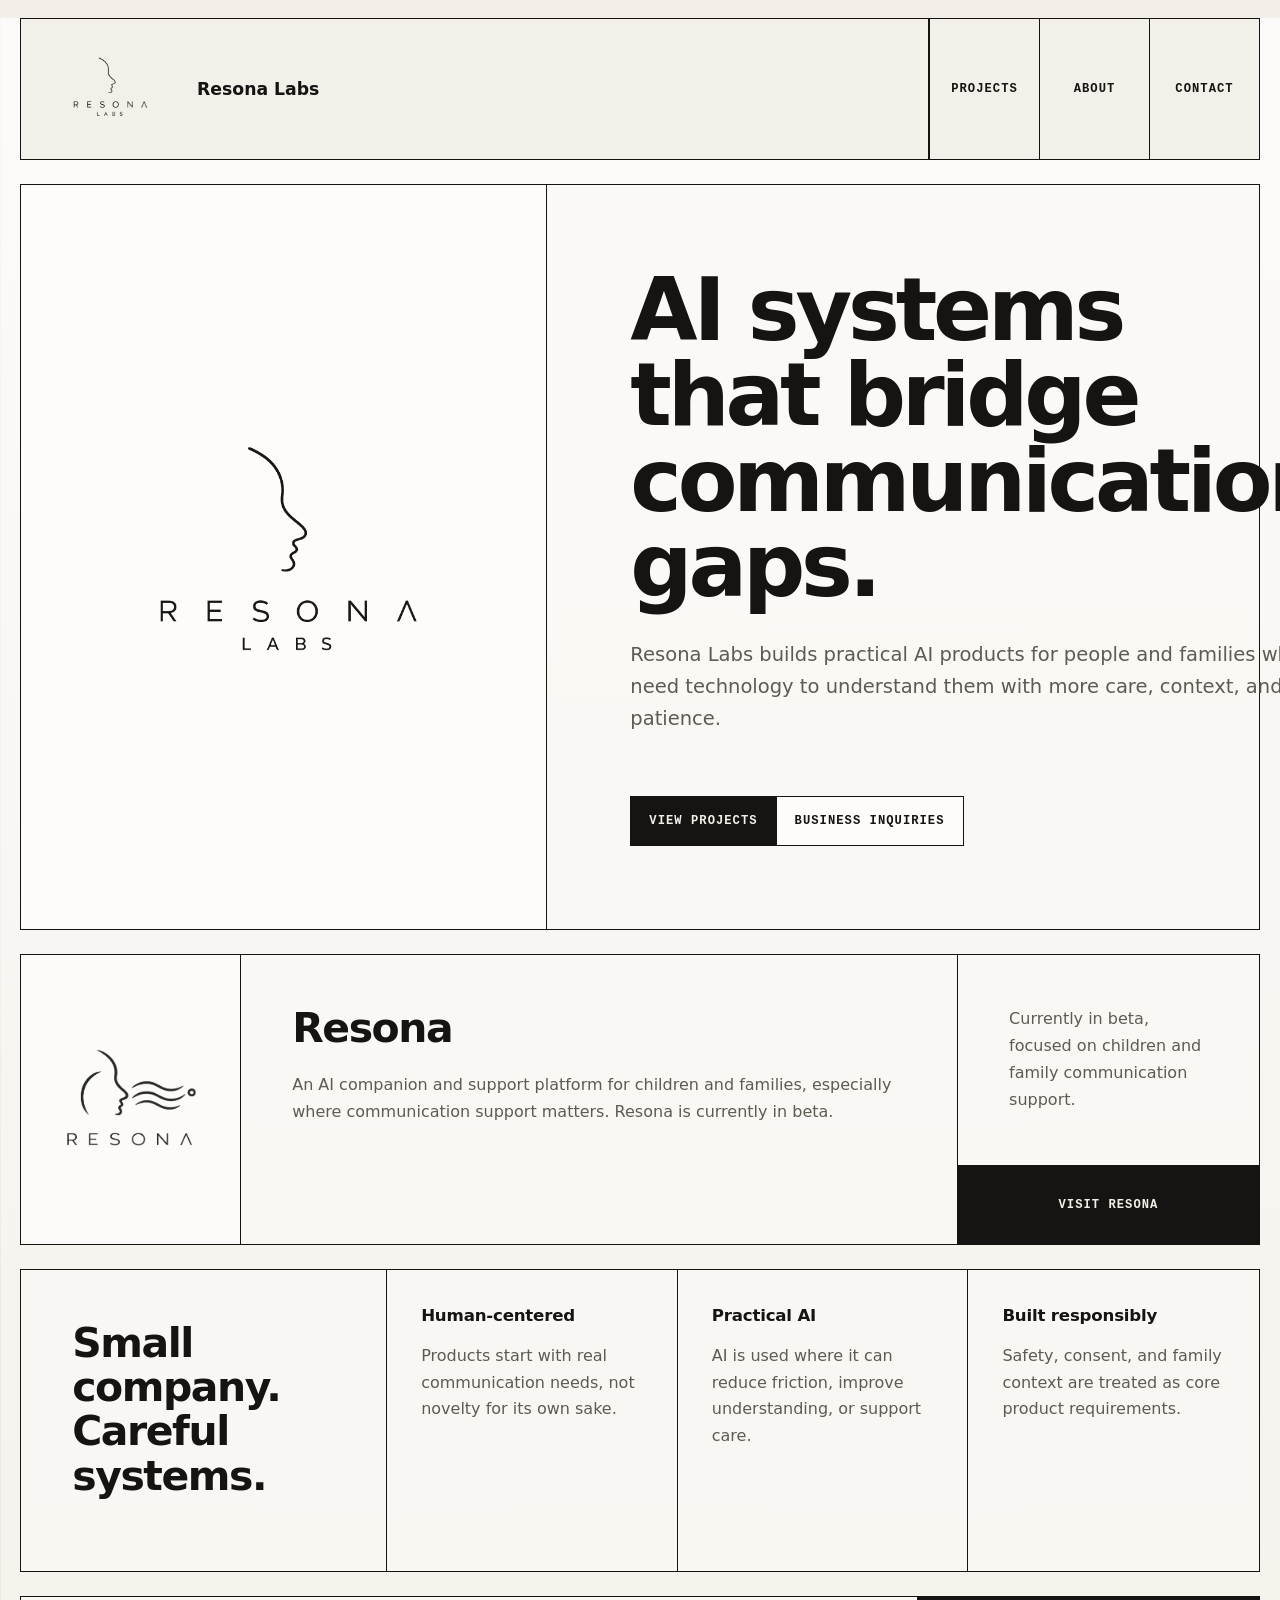
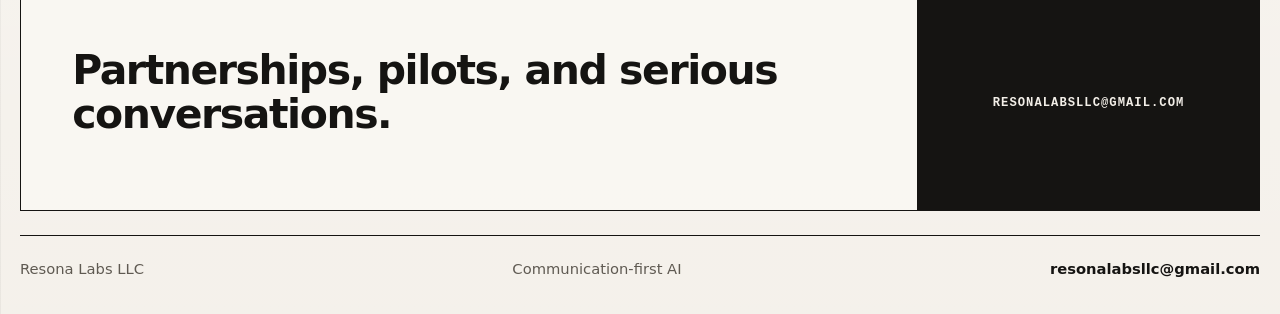
==== index.html @ 9da79933 "Enlarge navbar logo" ====
<!doctype html>
<html lang="en">
  <head>
    <meta charset="utf-8">
    <meta name="viewport" content="width=device-width, initial-scale=1">
    <meta
      name="description"
      content="Resona Labs LLC builds AI systems that bridge communication gaps."
    >
    <title>Resona Labs | AI systems that bridge communication gaps</title>
    <link rel="stylesheet" href="styles.css?v=20260506-logo">
  </head>
  <body>
    <header class="site-header">
      <a class="brand" href="index.html" aria-label="Resona Labs home">
        <img src="assets/Resona_Labs_Icon.png" alt="" class="brand-logo" onerror="this.hidden=true">
        <span>
          <strong>Resona Labs</strong>
        </span>
      </a>
      <nav class="site-nav" aria-label="Primary navigation">
        <a href="projects.html">Projects</a>
        <a href="about.html">About</a>
        <a href="contact.html">Contact</a>
      </nav>
    </header>

    <main>
      <section class="home-hero">
        <div class="logo-panel">
          <img src="assets/Resona_Labs_Icon.png" alt="Resona Labs" onerror="this.hidden=true">
        </div>
        <div class="hero-statement">
          <h1>AI systems that bridge communication gaps.</h1>
          <p class="lead">
            Resona Labs builds practical AI products for people and families who need
            technology to understand them with more care, context, and patience.
          </p>
          <div class="action-row">
            <a class="action-link dark" href="projects.html">View projects</a>
            <a class="action-link" href="mailto:resonalabsllc@gmail.com?subject=Business%20inquiry%20for%20Resona%20Labs">Business inquiries</a>
          </div>
        </div>
      </section>

      <section class="project-feature">
        <div class="project-icon-panel">
          <img src="assets/Resona_Icon.png" alt="" onerror="this.hidden=true">
        </div>
        <div class="project-copy">
          <h2>Resona</h2>
          <p>
            An AI companion and support platform for children and families, especially
            where communication support matters. Resona is currently in beta.
          </p>
        </div>
        <div class="project-data">
          <p>Currently in beta, focused on children and family communication support.</p>
          <a
            class="action-link dark full"
            href="https://resona.chat/?utm_source=resona_labs&utm_medium=company_site&utm_campaign=company_site&utm_content=project_link"
            target="_blank"
            rel="noopener noreferrer"
          >Visit Resona</a>
        </div>
      </section>

      <section class="section-block">
        <div class="section-label">
          <h2>Small company. Careful systems.</h2>
        </div>
        <div class="principle-grid">
          <article>
            <h3>Human-centered</h3>
            <p>Products start with real communication needs, not novelty for its own sake.</p>
          </article>
          <article>
            <h3>Practical AI</h3>
            <p>AI is used where it can reduce friction, improve understanding, or support care.</p>
          </article>
          <article>
            <h3>Built responsibly</h3>
            <p>Safety, consent, and family context are treated as core product requirements.</p>
          </article>
        </div>
      </section>

      <section class="contact-band">
        <div>
          <h2>Partnerships, pilots, and serious conversations.</h2>
        </div>
        <a class="action-link dark full" href="mailto:resonalabsllc@gmail.com?subject=Business%20inquiry%20for%20Resona%20Labs">resonalabsllc@gmail.com</a>
      </section>
    </main>

    <footer class="site-footer">
      <span>Resona Labs LLC</span>
      <span>Communication-first AI</span>
      <a href="mailto:resonalabsllc@gmail.com">resonalabsllc@gmail.com</a>
    </footer>
  </body>
</html>
---- styles.css ----
:root {
  --bg: #f3efe8;
  --paper: #fbfaf6;
  --ink: #151412;
  --muted: #5f5a52;
  --rule: #151412;
  --rule-soft: rgba(21, 20, 18, 0.22);
  --accent: #8a5435;
  --max: 1240px;
  color: var(--ink);
  background: var(--bg);
  font-family:
    "IBM Plex Sans", Inter, ui-sans-serif, system-ui, -apple-system, BlinkMacSystemFont,
    "Segoe UI", sans-serif;
  line-height: 1.5;
}

* {
  box-sizing: border-box;
}

body {
  margin: 0;
  min-width: 320px;
  background:
    linear-gradient(180deg, rgba(255, 255, 255, 0.76), rgba(255, 255, 255, 0.12)),
    linear-gradient(90deg, rgba(21, 20, 18, 0.055) 0 1px, transparent 1px 88px),
    var(--bg);
}

img {
  display: block;
  max-width: 100%;
}

a {
  color: inherit;
}

h1,
h2,
h3,
p {
  margin-top: 0;
}

h1 {
  max-width: 780px;
  margin-bottom: 30px;
  font-size: clamp(2.65rem, 6.8vw, 5.8rem);
  line-height: 0.98;
  letter-spacing: -0.048em;
}

h2 {
  margin-bottom: 22px;
  font-size: clamp(1.55rem, 3.2vw, 2.8rem);
  line-height: 1.08;
  letter-spacing: -0.035em;
}

h3 {
  margin-bottom: 14px;
  font-size: 1.04rem;
  letter-spacing: -0.012em;
}

p {
  color: var(--muted);
  font-size: 1rem;
  line-height: 1.68;
}

p:last-child {
  margin-bottom: 0;
}

.site-header,
main,
.site-footer {
  width: min(var(--max), calc(100% - 32px));
  margin: 0 auto;
}

.site-header {
  display: grid;
  grid-template-columns: minmax(260px, 1fr) auto;
  margin-top: 18px;
  border: 1px solid var(--rule);
  background: rgba(243, 239, 232, 0.94);
}

.brand {
  display: grid;
  grid-template-columns: 132px minmax(0, 1fr);
  gap: 22px;
  align-items: center;
  min-height: 140px;
  padding: 14px 22px;
  border-right: 1px solid var(--rule);
  text-decoration: none;
}

.brand-logo {
  width: 132px;
  height: 102px;
  object-fit: contain;
}

.brand-logo[hidden] {
  display: none;
}

.brand strong {
  display: block;
}

.brand strong {
  font-size: 1.08rem;
  line-height: 1.16;
}

.site-nav a,
.action-link,
.detail-grid article > span {
  color: var(--muted);
  font-family:
    "IBM Plex Mono", "SFMono-Regular", Consolas, "Liberation Mono", monospace;
  font-size: 0.76rem;
  font-weight: 700;
  letter-spacing: 0.085em;
  text-transform: uppercase;
}

.site-nav {
  display: grid;
  grid-template-columns: repeat(3, minmax(110px, 1fr));
}

.site-nav a {
  display: grid;
  place-items: center;
  min-height: 140px;
  border-left: 1px solid var(--rule);
  color: var(--ink);
  text-decoration: none;
}

.site-nav a:hover,
.site-nav a[aria-current="page"] {
  color: var(--bg);
  background: var(--ink);
}

.home-hero,
.page-intro,
.project-feature,
.project-hero,
.section-block,
.detail-grid,
.contact-band,
.email-panel {
  margin-top: 24px;
  border: 1px solid var(--rule);
  background: rgba(251, 250, 246, 0.7);
}

.home-hero {
  display: grid;
  grid-template-columns: minmax(280px, 0.85fr) minmax(0, 1.15fr);
  min-height: min(720px, calc(100vh - 174px));
}

.logo-panel {
  display: grid;
  place-items: center;
  border-right: 1px solid var(--rule);
  background: rgba(255, 255, 255, 0.48);
}

.logo-panel img {
  width: min(88%, 660px);
  object-fit: contain;
}

.hero-statement {
  display: grid;
  align-content: center;
  padding: clamp(44px, 6.5vw, 88px);
}

.lead {
  max-width: 700px;
  font-size: clamp(1.02rem, 1.55vw, 1.22rem);
  line-height: 1.62;
}

.action-row {
  display: flex;
  flex-wrap: wrap;
  margin-top: 42px;
}

.action-link {
  display: inline-grid;
  place-items: center;
  min-height: 50px;
  border: 1px solid var(--rule);
  padding: 0 18px;
  color: var(--ink);
  background: rgba(255, 255, 255, 0.48);
  text-decoration: none;
}

.action-link + .action-link {
  margin-left: -1px;
}

.action-link.dark {
  color: var(--bg);
  background: var(--ink);
}

.action-link:hover {
  color: var(--bg);
  background: var(--accent);
}

.action-link.full {
  width: 100%;
}

.project-feature {
  display: grid;
  grid-template-columns: 220px minmax(0, 1fr) minmax(240px, 0.42fr);
}

.project-icon-panel {
  display: grid;
  place-items: center;
  min-height: 260px;
  border-right: 1px solid var(--rule);
  background: rgba(255, 255, 255, 0.5);
}

.project-icon-panel img {
  width: min(74%, 180px);
  object-fit: contain;
}

.project-copy,
.project-data {
  padding: clamp(30px, 4vw, 54px);
}

.project-copy {
  border-right: 1px solid var(--rule);
}

.project-data {
  display: grid;
  align-content: stretch;
  gap: 0;
  padding: 0;
}

.project-data p {
  display: grid;
  align-items: center;
  min-height: 150px;
  margin: 0;
  padding: clamp(30px, 4vw, 54px);
  border-bottom: 1px solid var(--rule);
}

.project-data .action-link {
  min-height: 78px;
  border: 0;
}

.page-intro,
.project-hero {
  padding: clamp(44px, 6.5vw, 86px);
}

.project-hero {
  display: grid;
  grid-template-columns: minmax(180px, 260px) minmax(0, 1fr);
  gap: 0;
  padding: 0;
}

.project-hero > div:last-child {
  padding: clamp(44px, 6.5vw, 86px);
}

.section-block {
  display: grid;
  grid-template-columns: minmax(260px, 0.42fr) minmax(0, 1fr);
}

.section-label {
  padding: clamp(32px, 4vw, 54px);
  border-right: 1px solid var(--rule);
}

.text-column {
  display: grid;
  align-content: center;
  padding: clamp(32px, 4vw, 54px);
}

.text-column p {
  max-width: 72ch;
  font-size: 1.02rem;
}

.principle-grid {
  display: grid;
  grid-template-columns: repeat(3, minmax(0, 1fr));
}

.principle-grid article,
.detail-grid article {
  padding: 34px;
  border-right: 1px solid var(--rule);
}

.principle-grid article:last-child,
.detail-grid article:nth-child(2n) {
  border-right: 0;
}

.detail-grid {
  display: grid;
  grid-template-columns: repeat(2, minmax(0, 1fr));
}

.detail-grid article {
  min-height: 280px;
  border-bottom: 1px solid var(--rule);
}

.detail-grid article:nth-last-child(-n + 2) {
  border-bottom: 0;
}

.contact-band,
.email-panel {
  display: grid;
  grid-template-columns: minmax(0, 1fr) minmax(260px, 0.38fr);
}

.contact-band > div,
.email-panel > div {
  padding: clamp(32px, 4vw, 54px);
  border-right: 1px solid var(--rule);
}

.contact-band .action-link {
  min-height: 100%;
  border: 0;
}

.email-link {
  display: grid;
  align-items: center;
  padding: clamp(32px, 4vw, 54px);
  color: var(--ink);
  background: rgba(255, 255, 255, 0.56);
  font-size: clamp(1.02rem, 2.15vw, 1.55rem);
  line-height: 1.35;
  font-weight: 900;
  text-decoration: none;
  overflow-wrap: anywhere;
}

.site-footer {
  display: flex;
  justify-content: space-between;
  gap: 16px;
  flex-wrap: wrap;
  margin: 24px auto 0;
  border-top: 1px solid var(--rule);
  padding: 22px 0 34px;
  color: var(--muted);
  font-size: 0.92rem;
}

.site-footer a {
  color: var(--ink);
  font-weight: 800;
  text-decoration: none;
}

@media (max-width: 980px) {
  .site-header,
  .home-hero,
  .project-feature,
  .project-hero,
  .section-block,
  .principle-grid,
  .detail-grid,
  .contact-band,
  .email-panel {
    grid-template-columns: 1fr;
  }

  .brand,
  .logo-panel,
  .project-icon-panel,
  .project-copy,
  .section-label,
  .contact-band > div,
  .email-panel > div {
    border-right: 0;
    border-bottom: 1px solid var(--rule);
  }

  .site-nav {
    grid-template-columns: repeat(3, 1fr);
  }

  .site-nav a {
    min-height: 58px;
    border-left: 0;
    border-right: 1px solid var(--rule);
  }

  .site-nav a:last-child {
    border-right: 0;
  }

  .home-hero {
    min-height: 0;
  }

  .logo-panel {
    min-height: 320px;
  }

  .logo-panel img {
    width: min(86%, 520px);
  }

  .principle-grid article,
  .detail-grid article {
    border-right: 0;
    border-bottom: 1px solid var(--rule);
  }

  .principle-grid article:last-child,
  .detail-grid article:last-child {
    border-bottom: 0;
  }
}

@media (max-width: 560px) {
  .site-header,
  main,
  .site-footer {
    width: min(100% - 20px, var(--max));
  }

  .brand {
    grid-template-columns: 92px minmax(0, 1fr);
    min-height: 112px;
    padding: 10px 14px;
  }

  .brand-logo {
    width: 92px;
    height: 72px;
  }

  h1 {
    font-size: clamp(2.35rem, 12vw, 3.6rem);
    line-height: 1.02;
  }

  .hero-statement,
  .page-intro,
  .project-hero > div:last-child,
  .project-copy,
  .section-label,
  .text-column,
  .contact-band > div,
  .email-panel > div,
  .email-link {
    padding: 28px 22px;
  }

  .action-row {
    display: grid;
  }

  .action-link + .action-link {
    margin-left: 0;
    margin-top: -1px;
  }
}
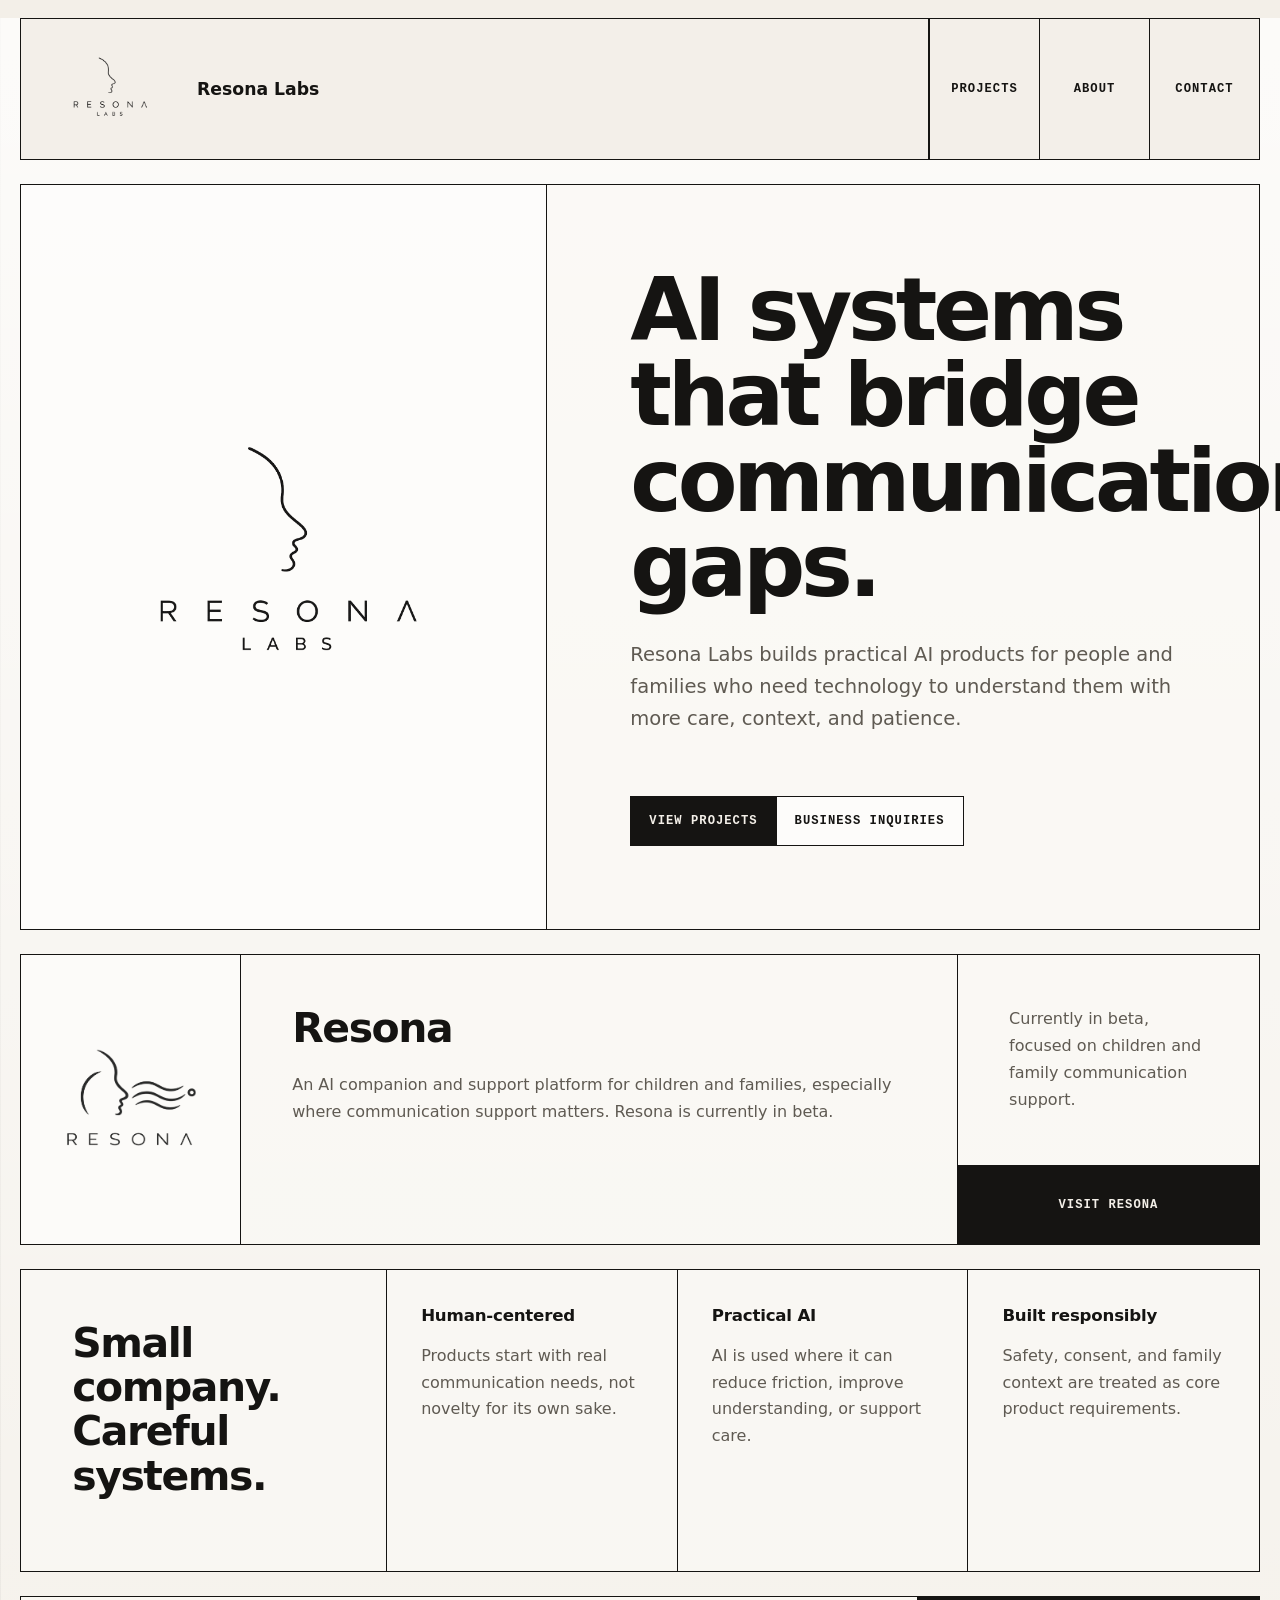
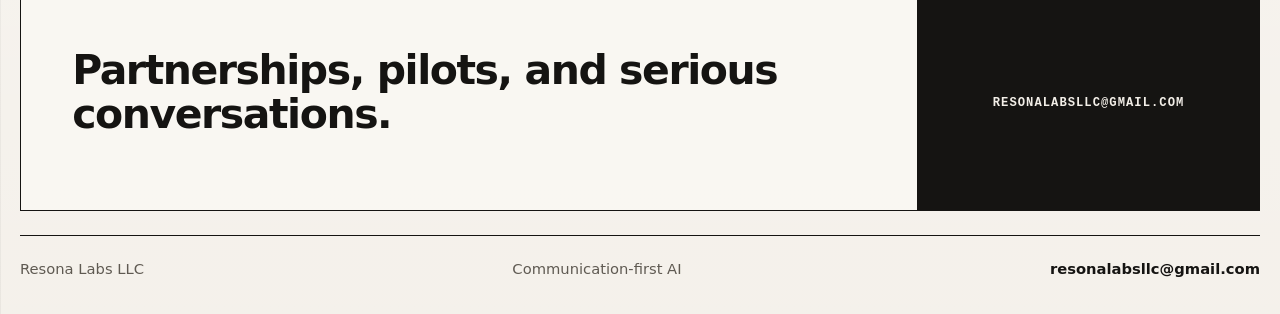
==== commit 87fd462b: "Force hero spacing refresh" ====
--- a/index.html
+++ b/index.html
@@ -8,7 +8,7 @@
       content="Resona Labs LLC builds AI systems that bridge communication gaps."
     >
     <title>Resona Labs | AI systems that bridge communication gaps</title>
-    <link rel="stylesheet" href="styles.css?v=20260506-logo">
+    <link rel="stylesheet" href="styles.css?v=20260506-hero-right">
   </head>
   <body>
     <header class="site-header">
--- a/styles.css
+++ b/styles.css
@@ -186,11 +186,16 @@
 .hero-statement {
   display: grid;
   align-content: center;
-  padding: clamp(44px, 6.5vw, 88px);
+  padding: clamp(44px, 6.5vw, 88px) clamp(140px, 16vw, 260px)
+    clamp(44px, 6.5vw, 88px) clamp(44px, 6.5vw, 88px);
+}
+
+.hero-statement h1 {
+  max-width: 620px;
 }
 
 .lead {
-  max-width: 700px;
+  max-width: 560px;
   font-size: clamp(1.02rem, 1.55vw, 1.22rem);
   line-height: 1.62;
 }
@@ -487,7 +492,7 @@
   .contact-band > div,
   .email-panel > div,
   .email-link {
-    padding: 28px 22px;
+    padding: 28px 42px 30px 22px;
   }
 
   .action-row {
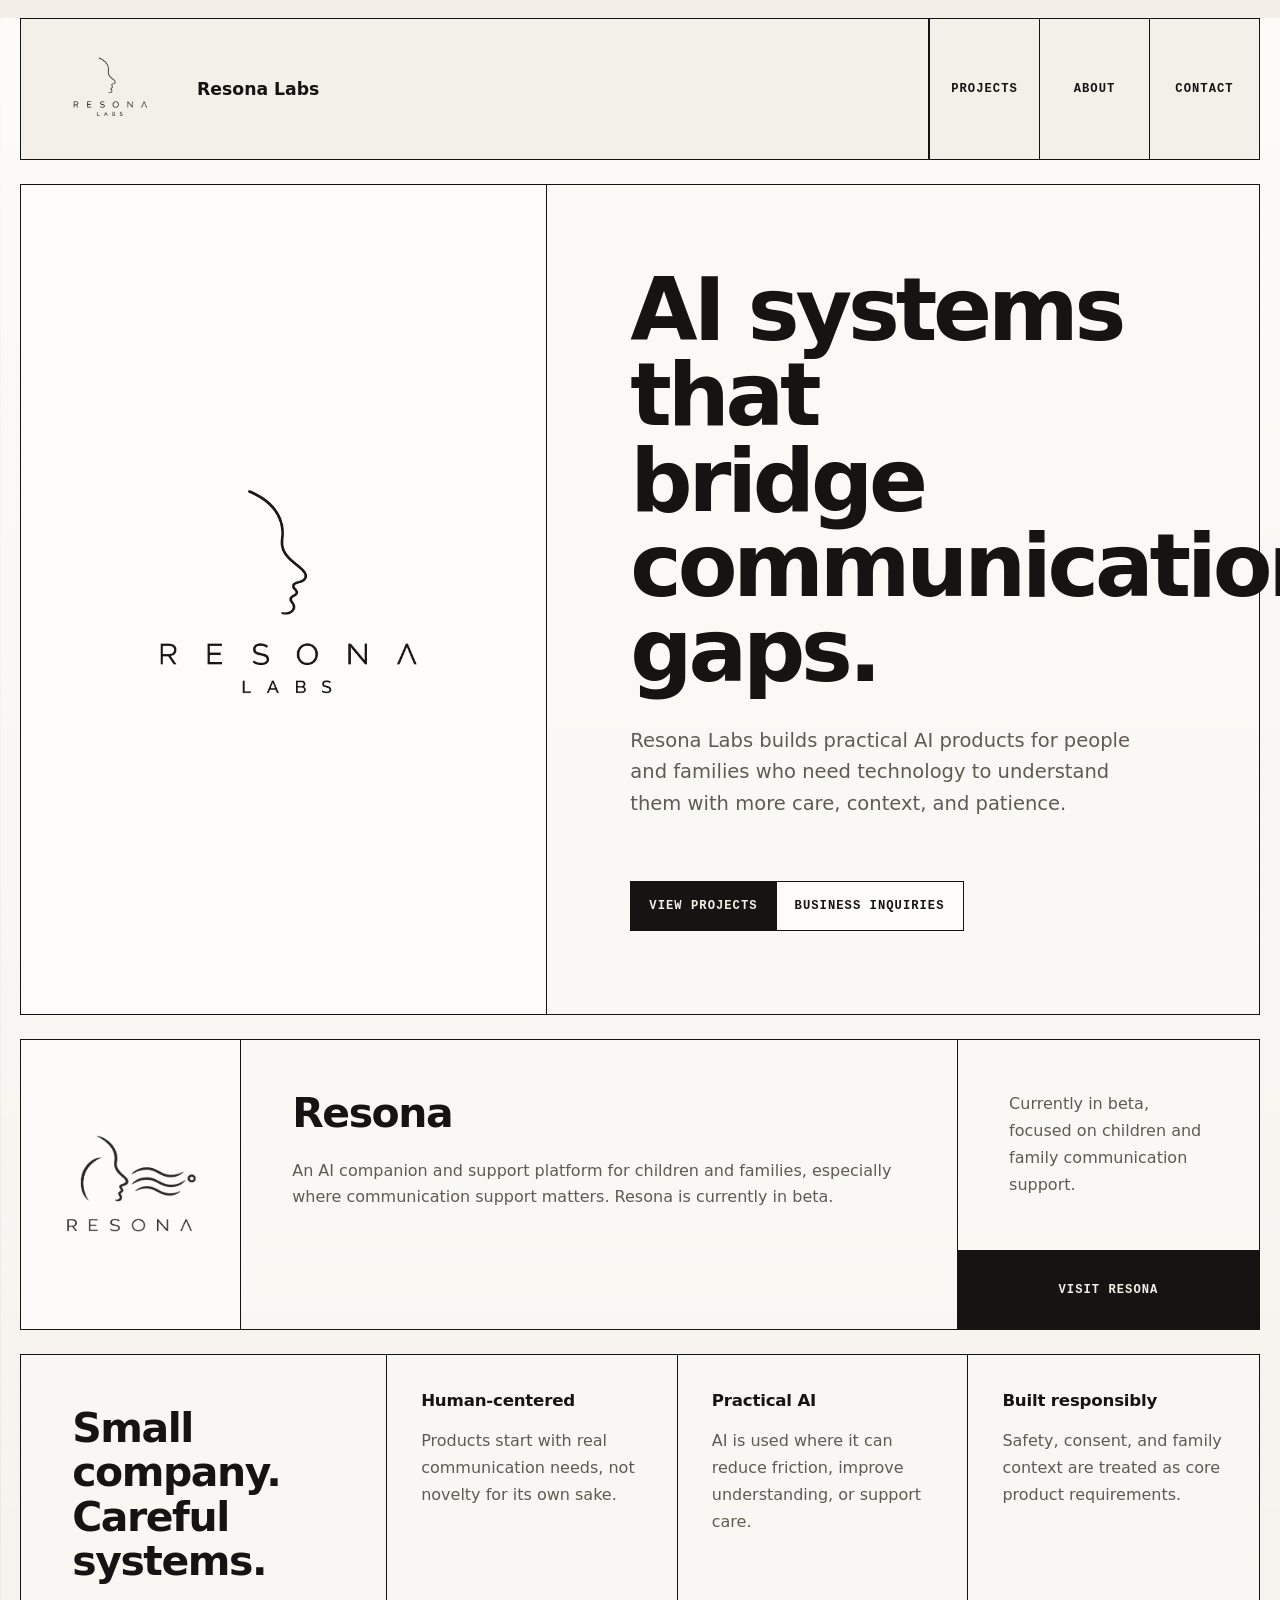
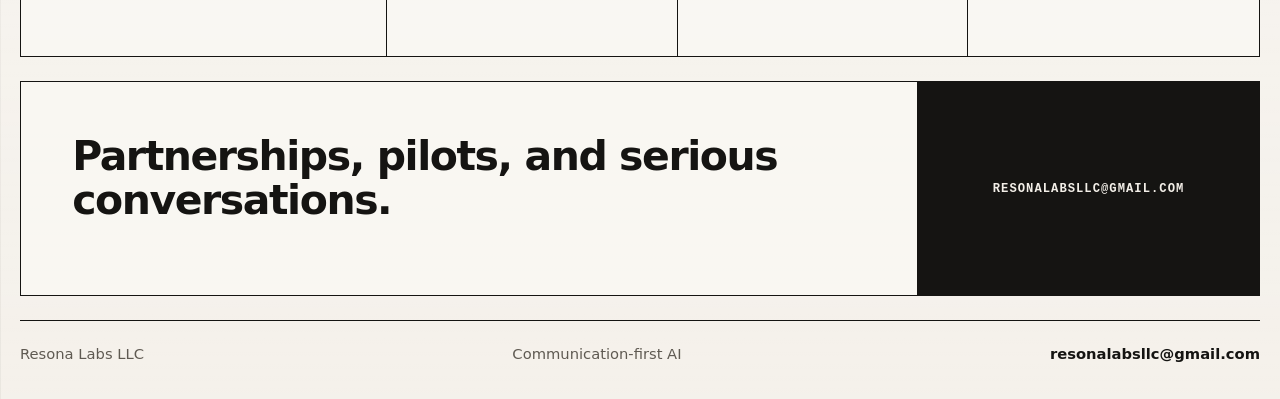
==== commit 184f510c: "Narrow hero headline measure" ====
--- a/index.html
+++ b/index.html
@@ -8,7 +8,7 @@
       content="Resona Labs LLC builds AI systems that bridge communication gaps."
     >
     <title>Resona Labs | AI systems that bridge communication gaps</title>
-    <link rel="stylesheet" href="styles.css?v=20260506-hero-right">
+    <link rel="stylesheet" href="styles.css?v=20260506-hero-title">
   </head>
   <body>
     <header class="site-header">
--- a/styles.css
+++ b/styles.css
@@ -191,7 +191,9 @@
 }
 
 .hero-statement h1 {
-  max-width: 620px;
+  width: min(100%, 500px);
+  max-width: 500px;
+  text-wrap: balance;
 }
 
 .lead {
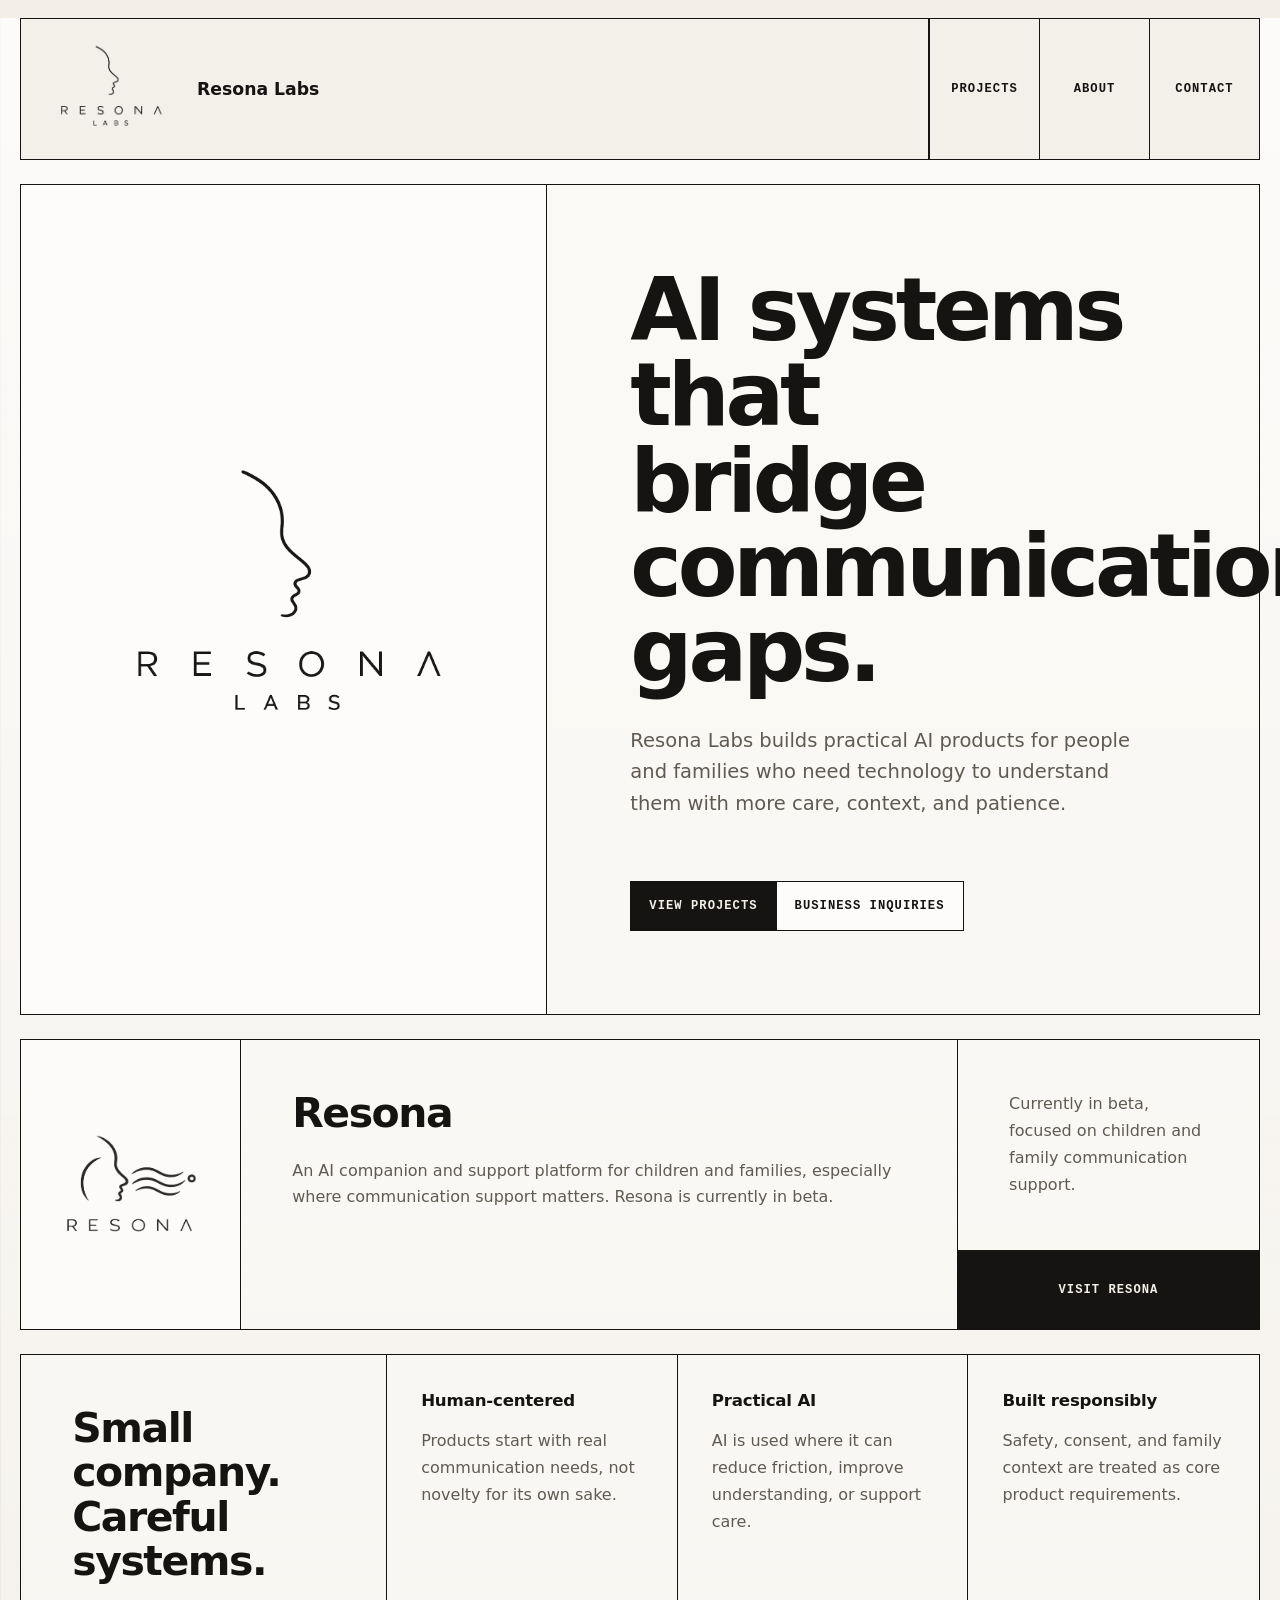
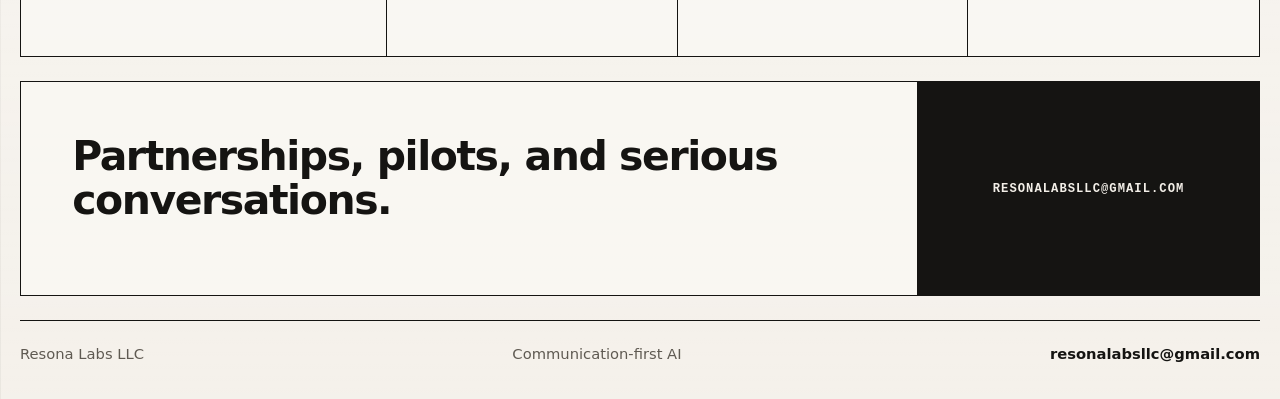
==== commit ee13d274: "Zoom Resona Labs logos" ====
--- a/index.html
+++ b/index.html
@@ -8,7 +8,7 @@
       content="Resona Labs LLC builds AI systems that bridge communication gaps."
     >
     <title>Resona Labs | AI systems that bridge communication gaps</title>
-    <link rel="stylesheet" href="styles.css?v=20260506-hero-title">
+    <link rel="stylesheet" href="styles.css?v=20260506-logo-zoom">
   </head>
   <body>
     <header class="site-header">
--- a/styles.css
+++ b/styles.css
@@ -104,7 +104,9 @@
 .brand-logo {
   width: 132px;
   height: 102px;
-  object-fit: contain;
+  object-fit: cover;
+  object-position: center;
+  transform: scale(1.18);
 }
 
 .brand-logo[hidden] {
@@ -180,7 +182,9 @@
 
 .logo-panel img {
   width: min(88%, 660px);
-  object-fit: contain;
+  object-fit: cover;
+  object-position: center;
+  transform: scale(1.18);
 }
 
 .hero-statement {
@@ -448,6 +452,7 @@
 
   .logo-panel img {
     width: min(86%, 520px);
+    transform: scale(1.16);
   }
 
   .principle-grid article,
@@ -478,6 +483,7 @@
   .brand-logo {
     width: 92px;
     height: 72px;
+    transform: scale(1.14);
   }
 
   h1 {
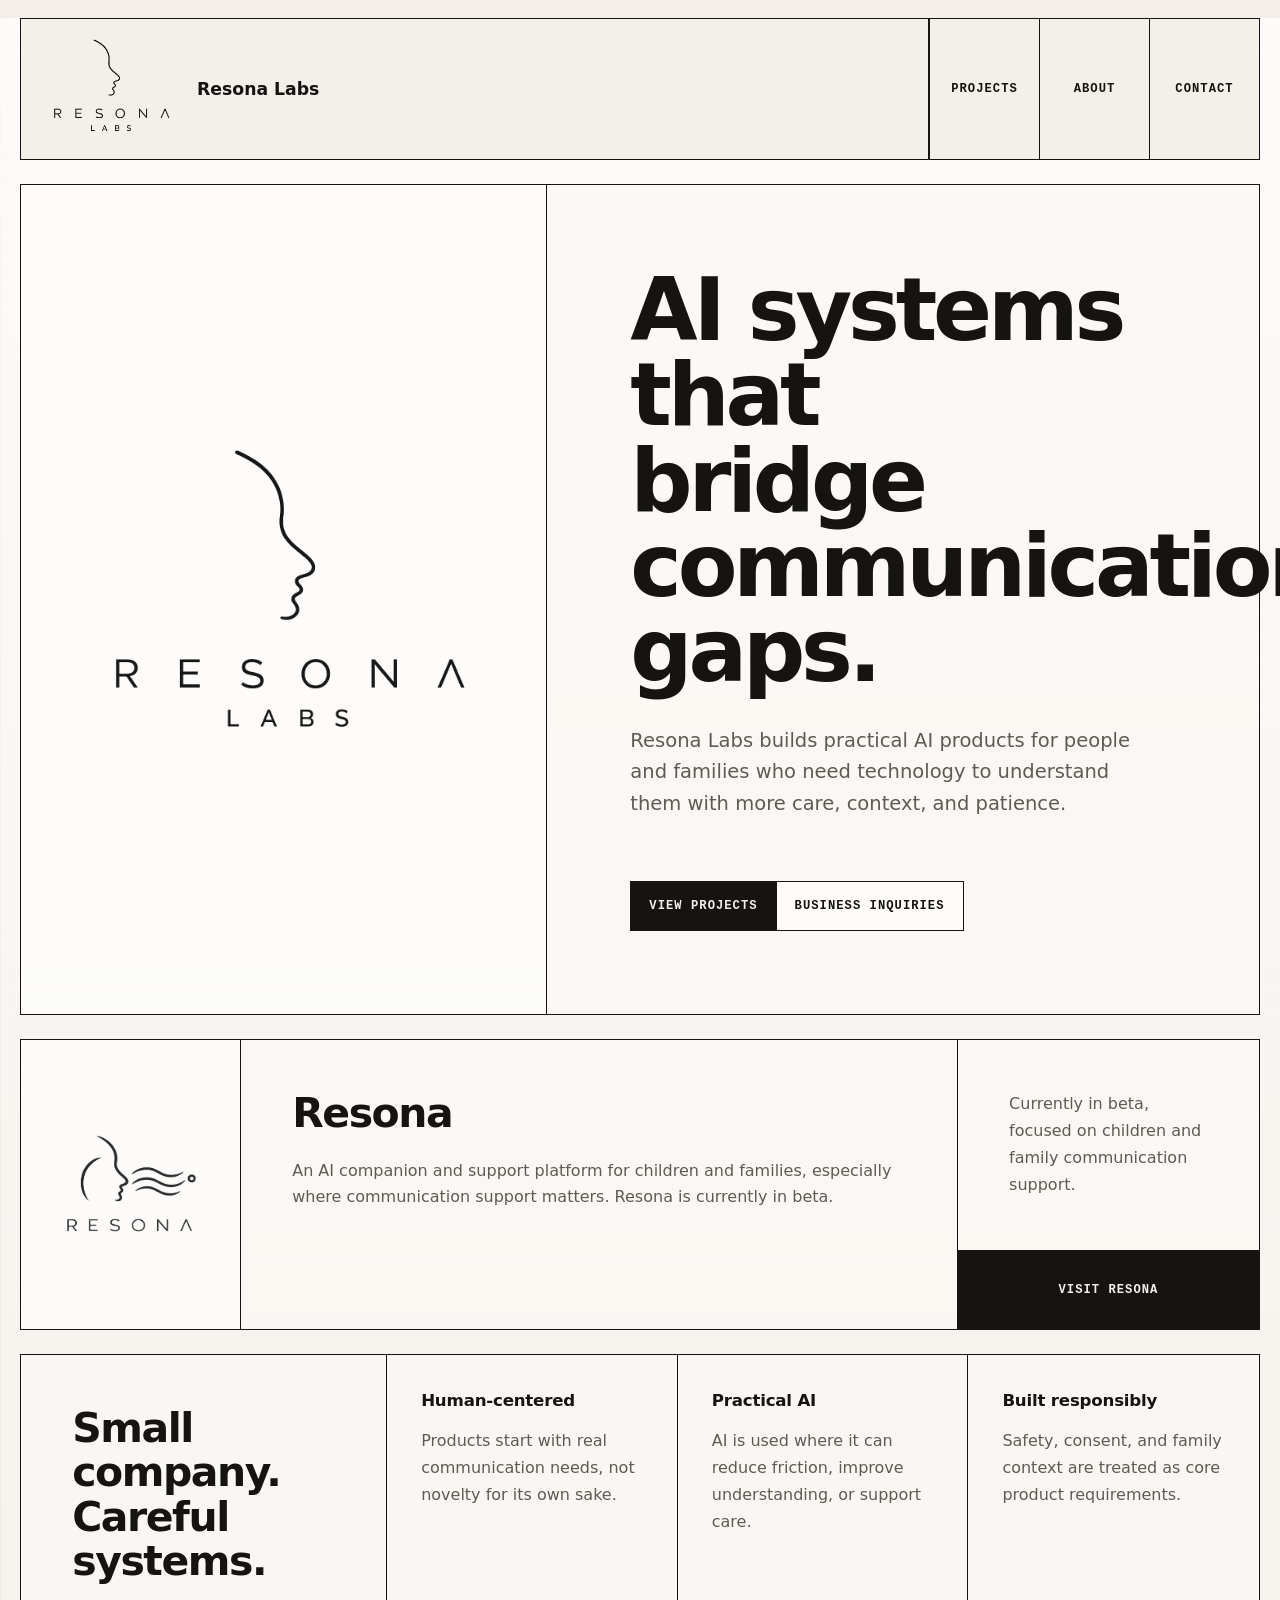
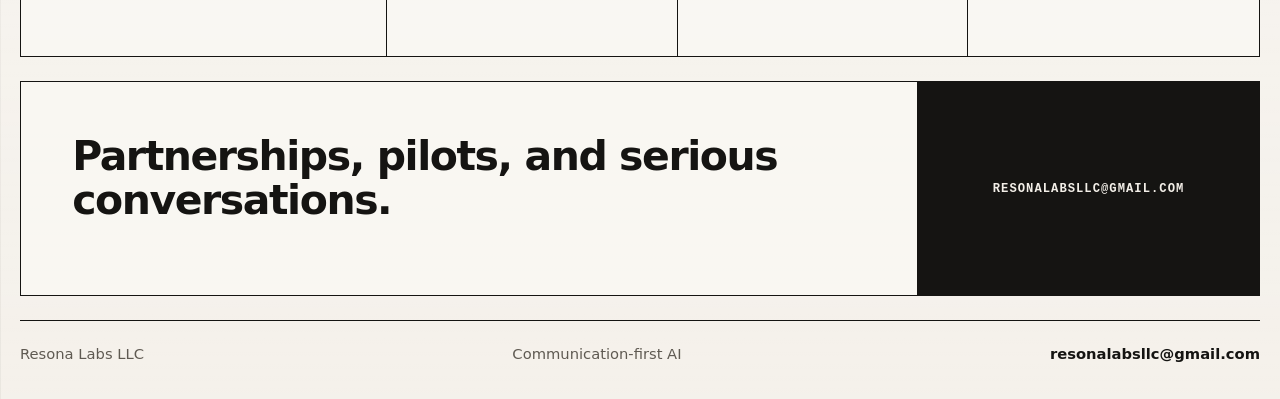
==== commit 7b460aee: "Double logo zoom" ====
--- a/index.html
+++ b/index.html
@@ -8,7 +8,7 @@
       content="Resona Labs LLC builds AI systems that bridge communication gaps."
     >
     <title>Resona Labs | AI systems that bridge communication gaps</title>
-    <link rel="stylesheet" href="styles.css?v=20260506-logo-zoom">
+    <link rel="stylesheet" href="styles.css?v=20260506-logo-zoom-2x">
   </head>
   <body>
     <header class="site-header">
--- a/styles.css
+++ b/styles.css
@@ -106,7 +106,7 @@
   height: 102px;
   object-fit: cover;
   object-position: center;
-  transform: scale(1.18);
+  transform: scale(1.36);
 }
 
 .brand-logo[hidden] {
@@ -184,7 +184,7 @@
   width: min(88%, 660px);
   object-fit: cover;
   object-position: center;
-  transform: scale(1.18);
+  transform: scale(1.36);
 }
 
 .hero-statement {
@@ -452,7 +452,7 @@
 
   .logo-panel img {
     width: min(86%, 520px);
-    transform: scale(1.16);
+    transform: scale(1.32);
   }
 
   .principle-grid article,
@@ -483,7 +483,7 @@
   .brand-logo {
     width: 92px;
     height: 72px;
-    transform: scale(1.14);
+    transform: scale(1.28);
   }
 
   h1 {
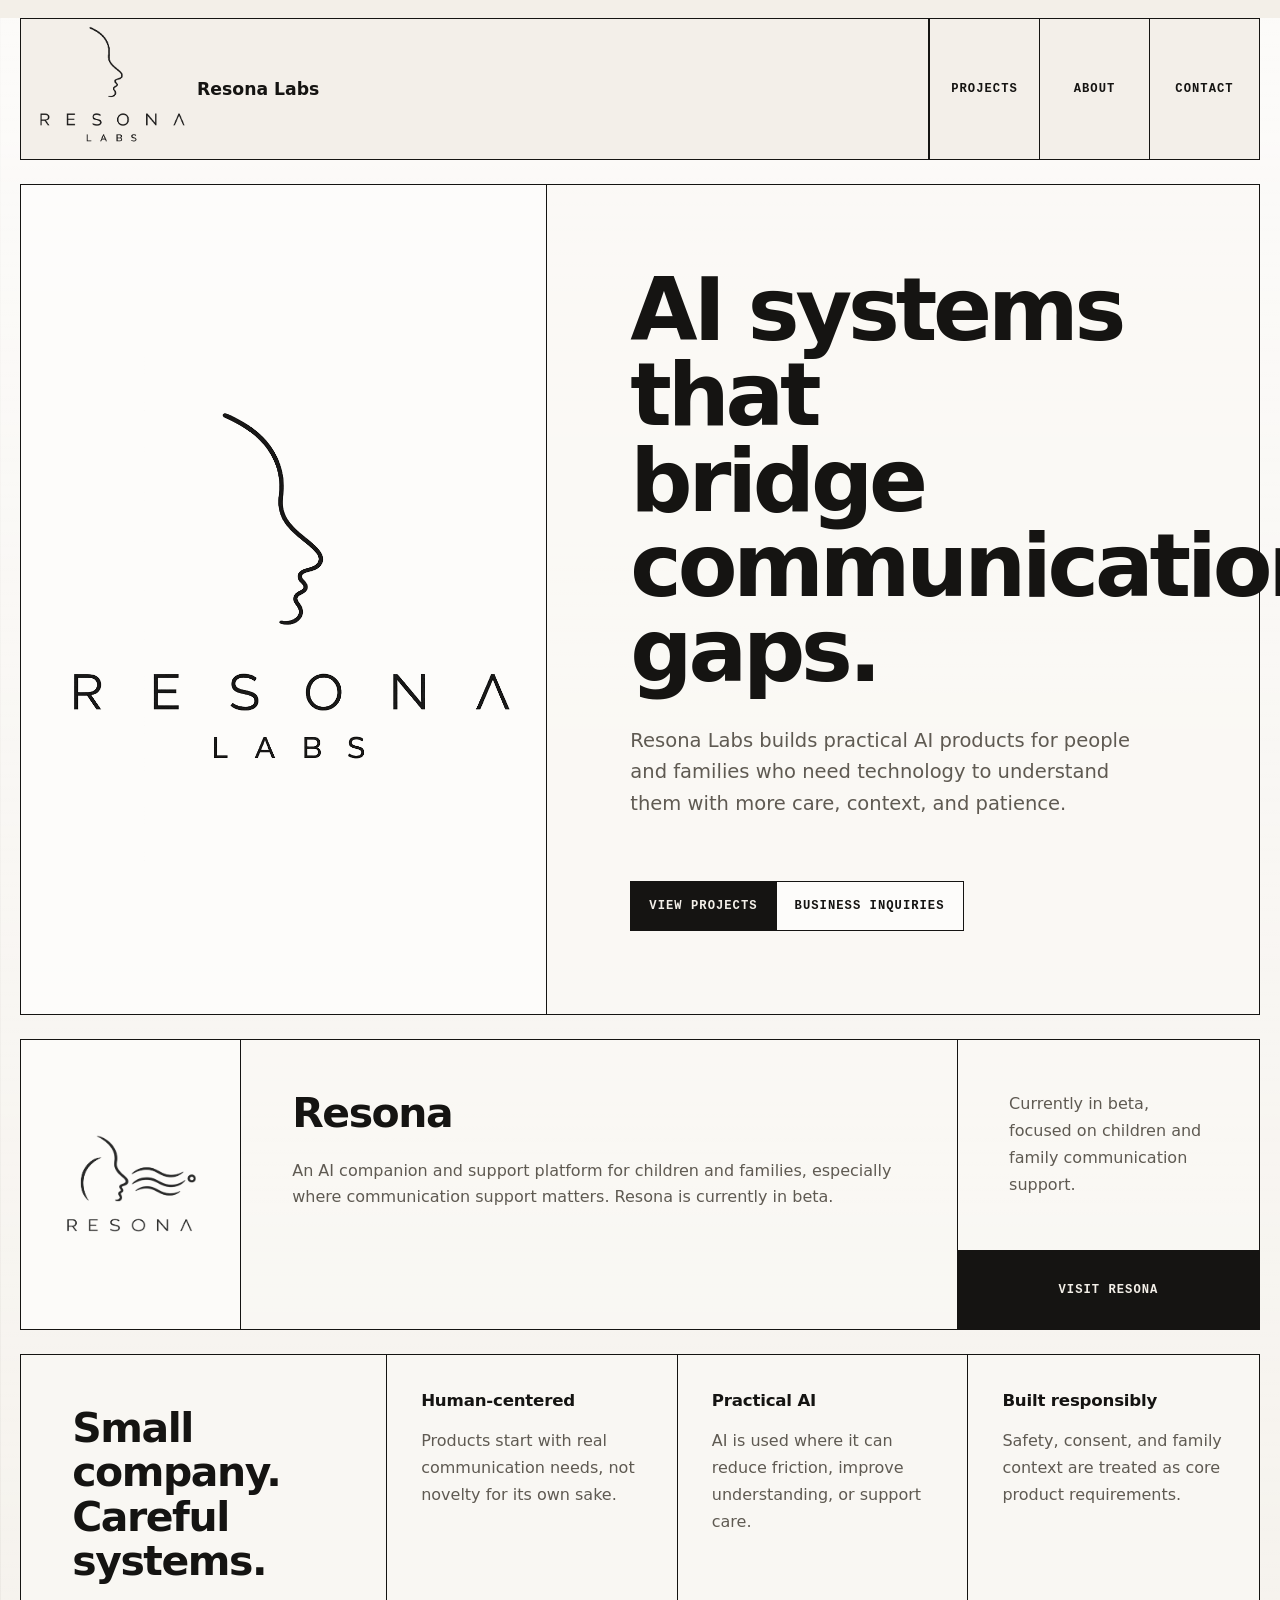
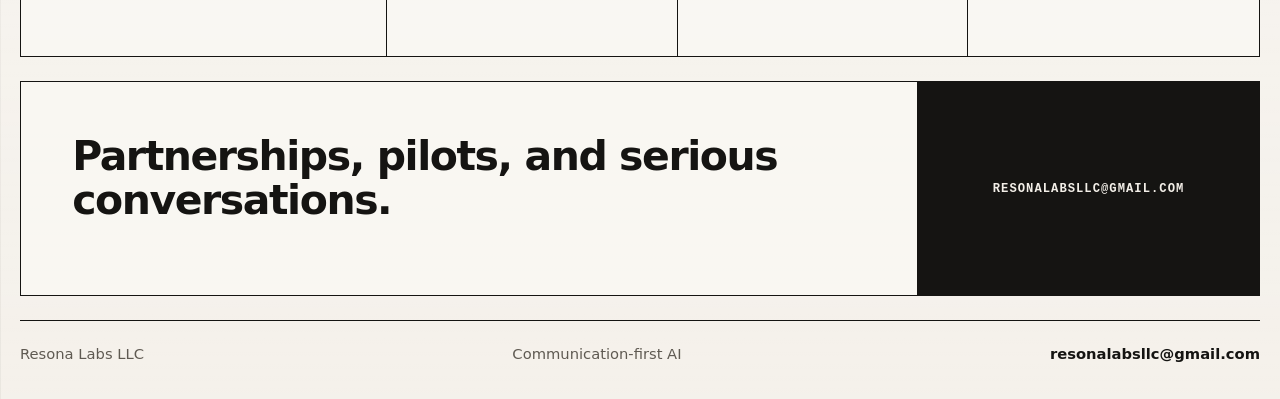
==== commit b0ebca16: "Increase logo crop zoom" ====
--- a/index.html
+++ b/index.html
@@ -8,7 +8,7 @@
       content="Resona Labs LLC builds AI systems that bridge communication gaps."
     >
     <title>Resona Labs | AI systems that bridge communication gaps</title>
-    <link rel="stylesheet" href="styles.css?v=20260506-logo-zoom-2x">
+    <link rel="stylesheet" href="styles.css?v=20260506-logo-zoom-more">
   </head>
   <body>
     <header class="site-header">
--- a/styles.css
+++ b/styles.css
@@ -106,7 +106,7 @@
   height: 102px;
   object-fit: cover;
   object-position: center;
-  transform: scale(1.36);
+  transform: scale(1.7);
 }
 
 .brand-logo[hidden] {
@@ -176,6 +176,7 @@
 .logo-panel {
   display: grid;
   place-items: center;
+  overflow: hidden;
   border-right: 1px solid var(--rule);
   background: rgba(255, 255, 255, 0.48);
 }
@@ -184,7 +185,7 @@
   width: min(88%, 660px);
   object-fit: cover;
   object-position: center;
-  transform: scale(1.36);
+  transform: scale(1.7);
 }
 
 .hero-statement {
@@ -452,7 +453,7 @@
 
   .logo-panel img {
     width: min(86%, 520px);
-    transform: scale(1.32);
+    transform: scale(1.6);
   }
 
   .principle-grid article,
@@ -483,7 +484,7 @@
   .brand-logo {
     width: 92px;
     height: 72px;
-    transform: scale(1.28);
+    transform: scale(1.5);
   }
 
   h1 {
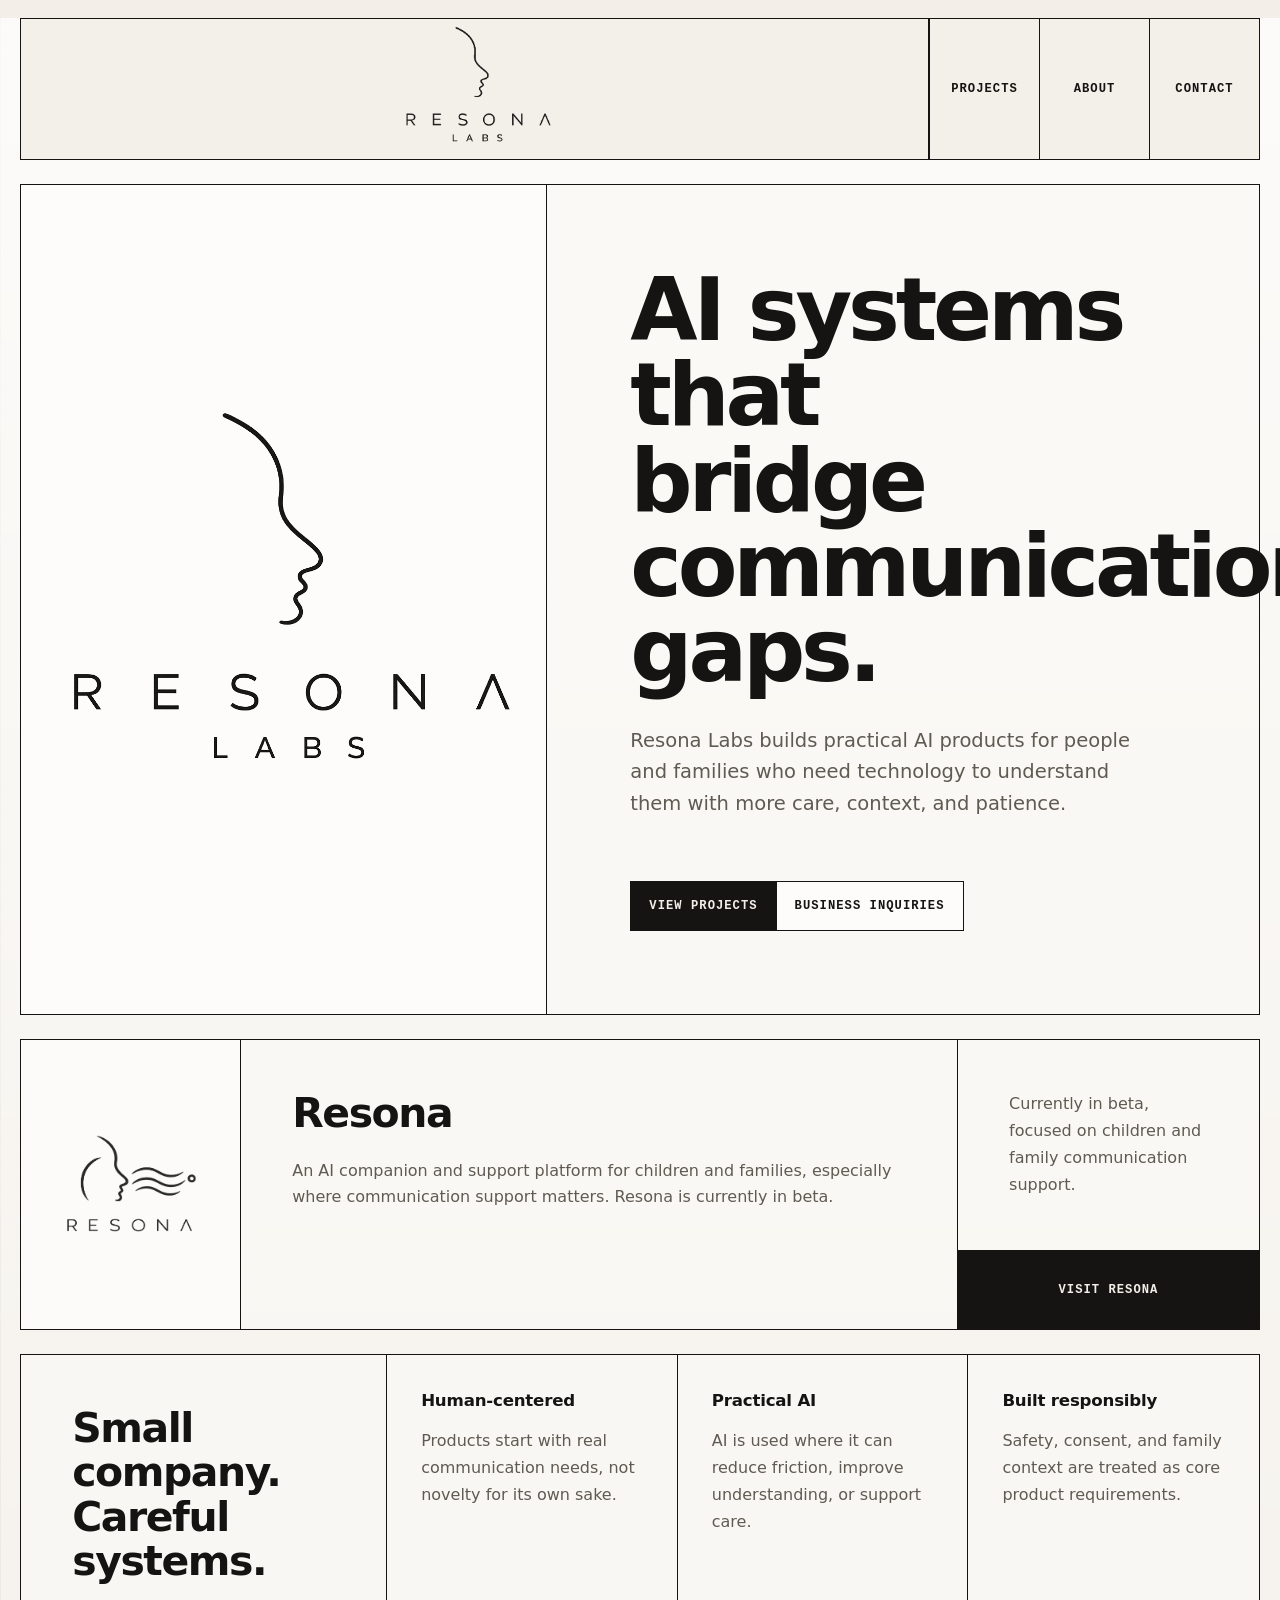
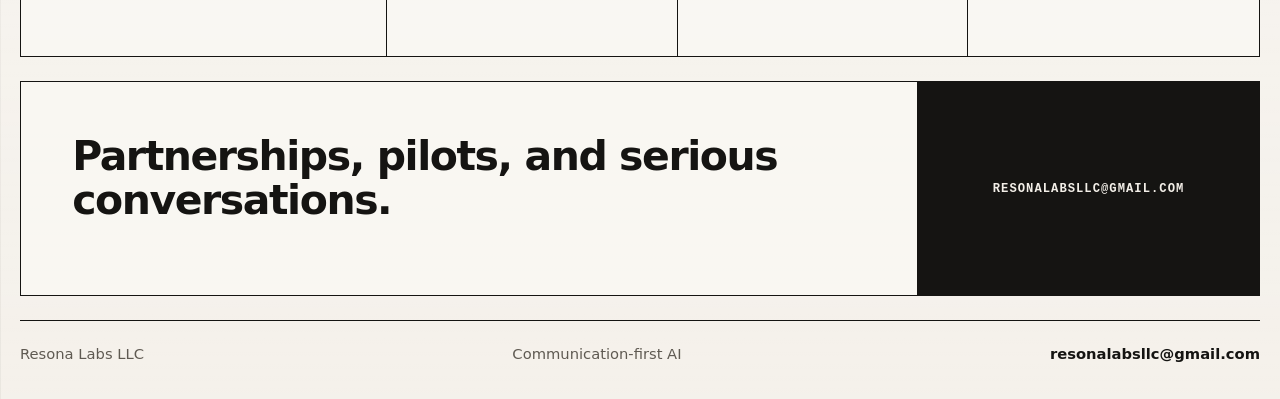
==== commit f9d873e1: "Remove navbar logo text" ====
--- a/index.html
+++ b/index.html
@@ -8,15 +8,12 @@
       content="Resona Labs LLC builds AI systems that bridge communication gaps."
     >
     <title>Resona Labs | AI systems that bridge communication gaps</title>
-    <link rel="stylesheet" href="styles.css?v=20260506-logo-zoom-more">
+    <link rel="stylesheet" href="styles.css?v=20260506-logo-only">
   </head>
   <body>
     <header class="site-header">
       <a class="brand" href="index.html" aria-label="Resona Labs home">
         <img src="assets/Resona_Labs_Icon.png" alt="" class="brand-logo" onerror="this.hidden=true">
-        <span>
-          <strong>Resona Labs</strong>
-        </span>
       </a>
       <nav class="site-nav" aria-label="Primary navigation">
         <a href="projects.html">Projects</a>
--- a/styles.css
+++ b/styles.css
@@ -91,9 +91,8 @@
 }
 
 .brand {
-  display: grid;
-  grid-template-columns: 132px minmax(0, 1fr);
-  gap: 22px;
+  display: flex;
+  justify-content: center;
   align-items: center;
   min-height: 140px;
   padding: 14px 22px;
@@ -111,15 +110,6 @@
 
 .brand-logo[hidden] {
   display: none;
-}
-
-.brand strong {
-  display: block;
-}
-
-.brand strong {
-  font-size: 1.08rem;
-  line-height: 1.16;
 }
 
 .site-nav a,
@@ -476,7 +466,6 @@
   }
 
   .brand {
-    grid-template-columns: 92px minmax(0, 1fr);
     min-height: 112px;
     padding: 10px 14px;
   }
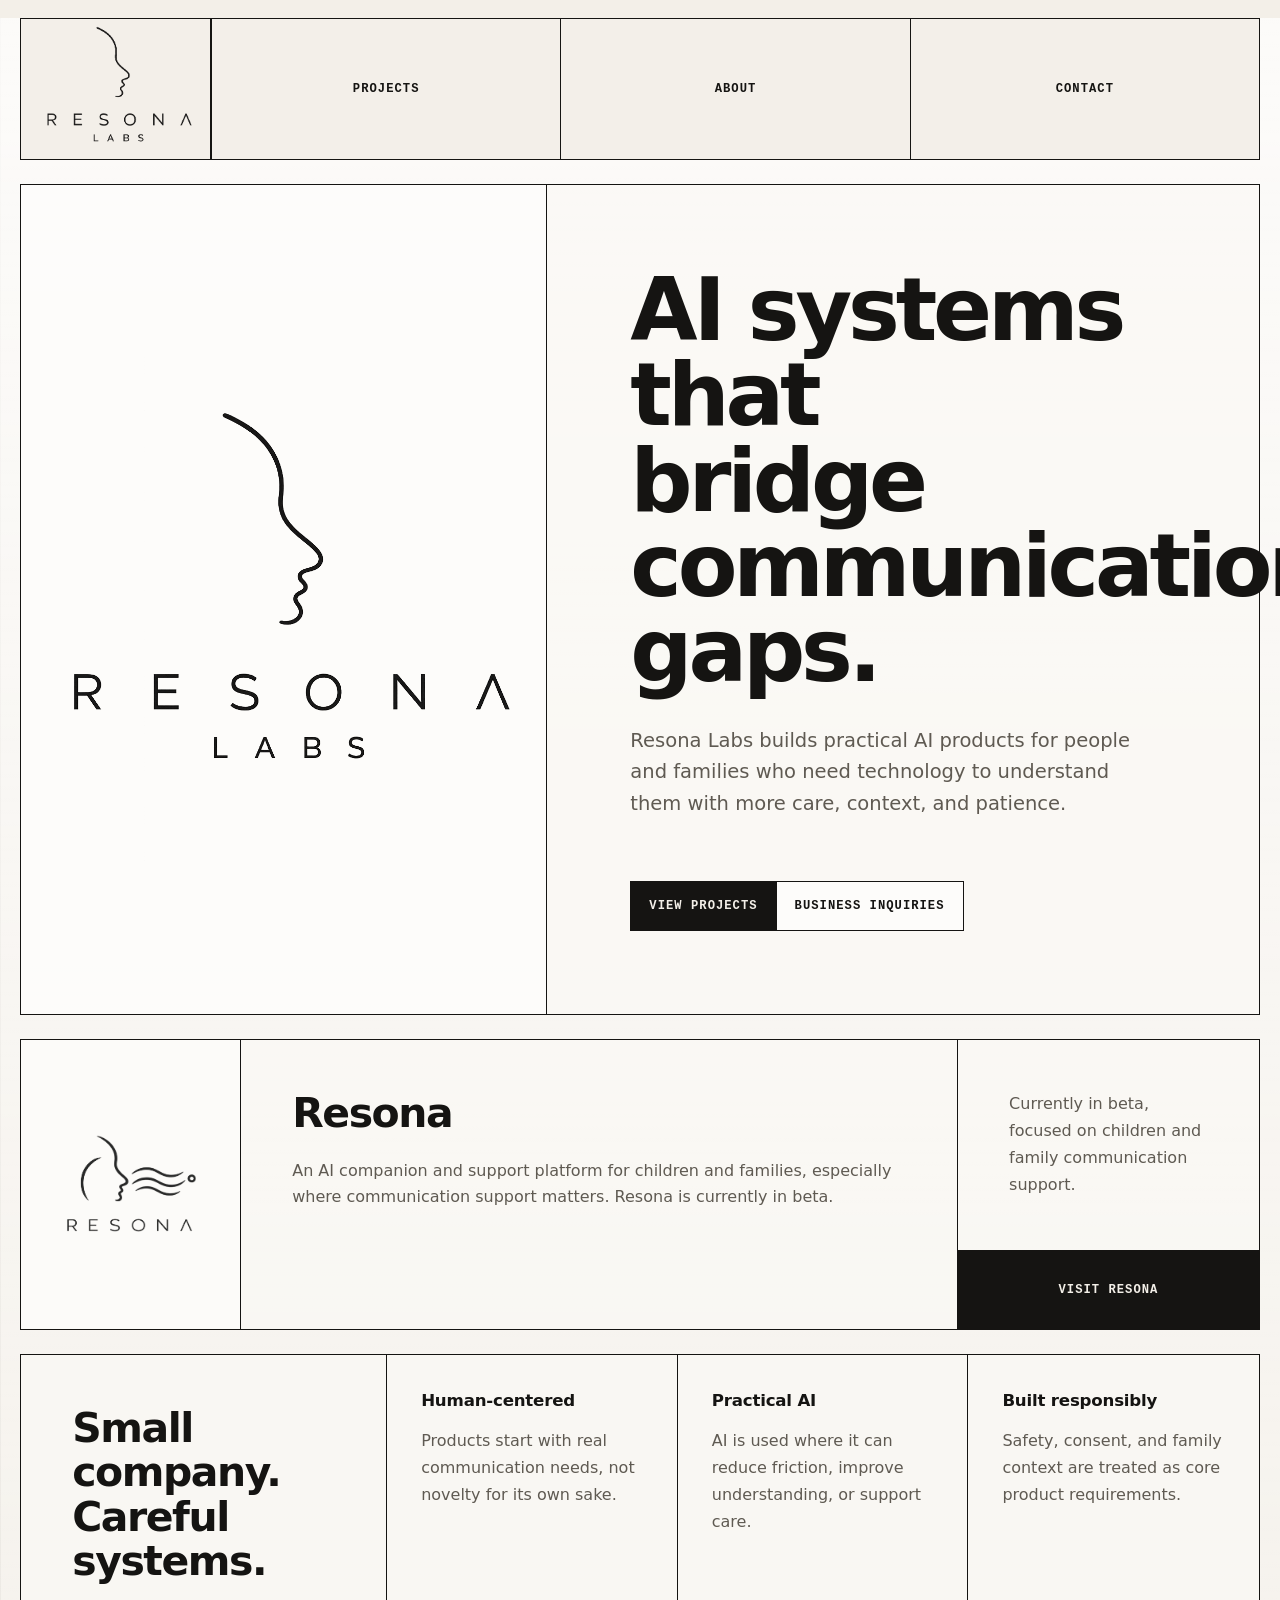
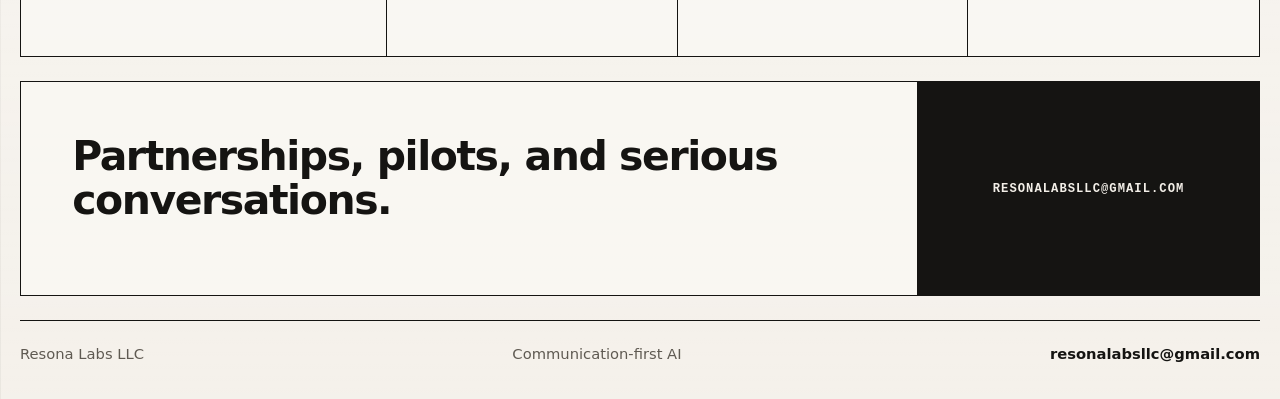
==== commit 6d1a99ff: "Tighten navbar logo cell" ====
--- a/index.html
+++ b/index.html
@@ -8,7 +8,7 @@
       content="Resona Labs LLC builds AI systems that bridge communication gaps."
     >
     <title>Resona Labs | AI systems that bridge communication gaps</title>
-    <link rel="stylesheet" href="styles.css?v=20260506-logo-only">
+    <link rel="stylesheet" href="styles.css?v=20260506-tight-logo-cell">
   </head>
   <body>
     <header class="site-header">
--- a/styles.css
+++ b/styles.css
@@ -84,7 +84,7 @@
 
 .site-header {
   display: grid;
-  grid-template-columns: minmax(260px, 1fr) auto;
+  grid-template-columns: 190px minmax(0, 1fr);
   margin-top: 18px;
   border: 1px solid var(--rule);
   background: rgba(243, 239, 232, 0.94);
@@ -467,7 +467,7 @@
 
   .brand {
     min-height: 112px;
-    padding: 10px 14px;
+    padding: 10px;
   }
 
   .brand-logo {
